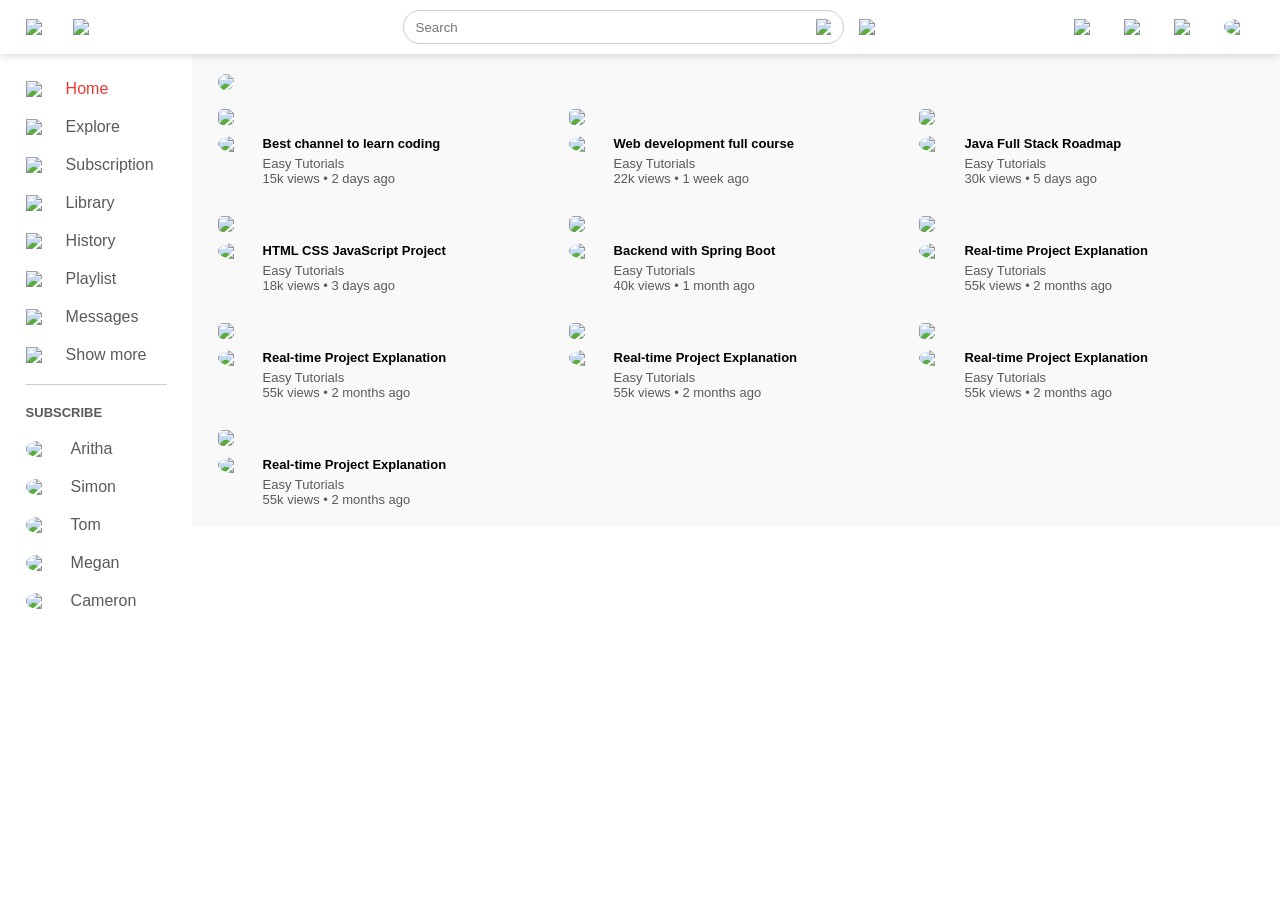
==== index.html @ 2746462f "initial commit" ====
<!DOCTYPE html>
<html lang="en">
<head>
    <meta charset="UTF-8">
    <meta name="viewport" content="width=device-width, initial-scale=1.0">
    <title>uTube</title>
    <link rel="stylesheet" href="style.css">
</head>

<body> 

<!-- ================= NAVBAR ================= -->
<nav class="flex-div">

    <div class="nav-left flex-div">
        <img src="images/menu.png" class="menu-icon">
        <img src="images/logo.png" class="logo">
    </div>

    <div class="nav-middle flex-div">
        <div class="search-box flex-div">
            <input type="text" placeholder="Search">
            <img src="images/search.png">
        </div>
        <img src="images/voice-search.png" class="mic-icon">
    </div>

    <div class="nav-right flex-div">
        <img src="images/upload.png">
        <img src="images/more.png">
        <img src="images/notification.png">
        <img src="images/aritha pic.jpg" class="user-icon">
    </div>

</nav>

<!-- ================= SIDEBAR ================= -->
<div class="sidebar">

    <div class="shortcut-links">
        <a href="#"><img src="images/home.png"><p>Home</p></a>
        <a href="#"><img src="images/explore.png"><p>Explore</p></a>
        <a href="#"><img src="images/subscriprion.png"><p>Subscription</p></a>
        <a href="#"><img src="images/library.png"><p>Library</p></a>
        <a href="#"><img src="images/history.png"><p>History</p></a>
        <a href="#"><img src="images/playlist.png"><p>Playlist</p></a>
        <a href="#"><img src="images/messages.png"><p>Messages</p></a>
        <a href="#"><img src="images/show-more.png"><p>Show more</p></a>
        <hr>
    </div>

    <div class="subscribed-list">
        <h3>SUBSCRIBE</h3>
        <a href="#"><img src="images/Jack.png"><p>Aritha</p></a>
        <a href="#"><img src="images/simon.png"><p>Simon</p></a>
        <a href="#"><img src="images/tom.png"><p>Tom</p></a>
        <a href="#"><img src="images/megan.png"><p>Megan</p></a>
        <a href="#"><img src="images/cameron.png"><p>Cameron</p></a>
    </div>

</div>

<!-- ================= MAIN CONTENT ================= -->
<div class="container">

    <div class="banner">
        <img src="images/banner.png">
    </div>

    <div class="list-container">

        <!-- VIDEO 1 -->
        <div class="vid-list">
            <a href="play-video.html"><img src="images/thumbnail1.png" class="thumbnail"></a>
            <div class="flex-div">
                <img src="images/aritha pic.jpg">
                <div class="vid-info">
                    <a href="play-video.html">Best channel to learn coding</a>
                    <p>Easy Tutorials</p>
                    <p>15k views • 2 days ago</p>
                </div>
            </div>
        </div>

        <!-- VIDEO 2 -->
        <div class="vid-list">
            <a href="#"><img src="images/thumbnail2.png" class="thumbnail"></a>
            <div class="flex-div">
                <img src="images/aritha pic.jpg">
                <div class="vid-info">
                    <a href="#">Web development full course</a>
                    <p>Easy Tutorials</p>
                    <p>22k views • 1 week ago</p>
                </div>
            </div>
        </div>

        <!-- VIDEO 3 -->
        <div class="vid-list">
            <a href="#"><img src="images/thumbnail3.png" class="thumbnail"></a>
            <div class="flex-div">
                <img src="images/aritha pic.jpg">
                <div class="vid-info">
                    <a href="#">Java Full Stack Roadmap</a>
                    <p>Easy Tutorials</p>
                    <p>30k views • 5 days ago</p>
                </div>
            </div>
        </div>

        <!-- VIDEO 4 -->
        <div class="vid-list">
            <a href="#"><img src="images/thumbnail4.png" class="thumbnail"></a>
            <div class="flex-div">
                <img src="images/aritha pic.jpg">
                <div class="vid-info">
                    <a href="#">HTML CSS JavaScript Project</a>
                    <p>Easy Tutorials</p>
                    <p>18k views • 3 days ago</p>
                </div>
            </div>
        </div>

        <!-- VIDEO 5 -->
        <div class="vid-list">
            <a href="#"><img src="images/thumbnail5.png" class="thumbnail"></a>
            <div class="flex-div">
                <img src="images/aritha pic.jpg">
                <div class="vid-info">
                    <a href="#">Backend with Spring Boot</a>
                    <p>Easy Tutorials</p>
                    <p>40k views • 1 month ago</p>
                </div>
            </div>
        </div>

        <!-- VIDEO 6 -->
        <div class="vid-list">
            <a href="#"><img src="images/thumbnail6.png" class="thumbnail"></a>
            <div class="flex-div">
                <img src="images/aritha pic.jpg">
                <div class="vid-info">
                    <a href="#">Real-time Project Explanation</a>
                    <p>Easy Tutorials</p>
                    <p>55k views • 2 months ago</p>
                </div>
            </div>
        </div>

        <div class="vid-list">
            <a href="#"><img src="images/thumbnail7.png" class="thumbnail"></a>
            <div class="flex-div">
                <img src="images/aritha pic.jpg">
                <div class="vid-info">
                    <a href="#">Real-time Project Explanation</a>
                    <p>Easy Tutorials</p>
                    <p>55k views • 2 months ago</p>
                </div>
            </div>
        </div>

        <div class="vid-list">
            <a href="#"><img src="images/thumbnail8.png" class="thumbnail"></a>
            <div class="flex-div">
                <img src="images/aritha pic.jpg">
                <div class="vid-info">
                    <a href="#">Real-time Project Explanation</a>
                    <p>Easy Tutorials</p>
                    <p>55k views • 2 months ago</p>
                </div>
            </div>
        </div>

        <div class="vid-list">
            <a href="#"><img src="images/thumbnail5.png" class="thumbnail"></a>
            <div class="flex-div">
                <img src="images/aritha pic.jpg">
                <div class="vid-info">
                    <a href="#">Real-time Project Explanation</a>
                    <p>Easy Tutorials</p>
                    <p>55k views • 2 months ago</p>
                </div>
            </div>
        </div>

        <div class="vid-list">
            <a href="#"><img src="images/thumbnail8.png" class="thumbnail"></a>
            <div class="flex-div">
                <img src="images/aritha pic.jpg">
                <div class="vid-info">
                    <a href="#">Real-time Project Explanation</a>
                    <p>Easy Tutorials</p>
                    <p>55k views • 2 months ago</p>
                </div>
            </div>
        </div>

    </div>
</div>

<!-- ================= SCRIPT ================= -->
<script src="script.js"></script>

</body>
</html>
---- style.css ----
*{
    margin: 0;
    padding: 0;
    font-family: 'poppins' , sans-serif;
    box-sizing: border-box;
}
a{
    text-decoration: none;
    color: #5a5a5a;
}
img{
    cursor: pointer;
}
.flex-div{
    display: flex;
    align-items: center;
}
nav{
    padding: 10px 2%;
    justify-content: space-between;
    box-shadow: 0 0 10px rgba(0, 0, 0, 0.2);
    background: #fff;
    position: sticky;
    top: 0;
    z-index: 10;
}

.nav-right img{
    width: 25px;
    margin-right: 25px;
}
.nav-right .user-icon{
    width: 30px;
    border-radius: 50%;
    margin-right: 0;
}

.nav-left .menu-icon{
    width: 22px;
    margin-right: 25px;
}

.nav-left .logo{
    width: 130px;
}
.nav-middle .mic-icon{
    width: 16px;
}

.nav-middle .search-box{
    border: 1px solid #ccc;
    margin-right: 15px;
    padding: 8px 12px;
    border-radius: 25px;
}
.nav-middle .search-box input{
    width: 400px;
    border: 0;
    outline: 0;
    background: transparent;
}

.nav-middle .search-box img{ 
    width: 15px;
}

/* ---------- SIDEBAR --------------------------- */

.sidebar{
    background: #fff;
    width: 15%;
    height: 100vh;
    position: fixed;
    top: 0;
    padding-left: 2%;
    padding-top: 80px;
}

.shortcut-links a img{
    width: 20px;
    margin-right: 20px;
}

.shortcut-links a{
    display: flex;
    align-items: center;
    margin-bottom: 20px;
    width: fit-content;
    flex-wrap: wrap;
}

.shortcut-links a:first-child{
    color: #ed3833;
}

.sidebar hr{
    border: 0;
    height: 1px;
    background: #ccc;
    width: 85%;
}

.subscribed-list h3{
    font-size: 13px;
    margin: 20px 0;
    color: #5a5a5a;
}

.subscribed-list a{
    display: flex;
    align-items: center;
    margin-bottom: 20px;
    width: fit-content;
    flex-wrap: wrap;
}
.subscribed-list a img{
    width: 25px;
    border-radius: 50%;
    margin-right: 20px;
}

.small-sidebar{
    width: 5%;
}

.small-sidebar a p{
    display: none;
}

.small-sidebar h3{
    display: none;
}

.small-sidebar hr{
    width: 50%;
    margin-bottom: 25px;
}

/* -------------- main --------------- */

.container{
    background: #f9f9f9;
    padding-left: 17%;
    padding-right: 2%;
    padding-top: 20px;
    padding-bottom: 20px;
}

.banner img{
    width: 100%;
    border-radius: 8px;
}

.list-container{
    display: grid;
    grid-template-columns: repeat(auto-fit, minmax(250px, 1fr));
    grid-column-gap: 16px;
    grid-row-gap: 30px;
    margin-top: 15px;
}

.vid-list .thumbnail{
    width: 100%;
    border-radius: 5px;
}

.vid-list .flex-div{
    align-items: flex-start;
    margin-top: 7px;
}

.vid-list .flex-div img{
    width: 35px;
    margin-right: 10px;
    border-radius: 50%;
}

.vid-info{
    color: #5a5a5a;
    font-size: 13px;
}
.vid-info a{
    color: #000;
    font-weight: 600;
    display: block;
    margin-bottom: 5px;
}

.large-container{
    padding-left: 7%;
}

@media (max-width: 900px){
    .menu-icon{
        display: none;
    }

    .sidebar{
        display: none;
    }

    .container, .large-container{
        padding-left: 5%;
        padding-bottom: 5%;
    }
    .nav-right img{
        display: none;
    }
    .nav-right .user-icon{
        display: block;
        width: 30px;
    }

    .nav-middle .search-box input{
        width: 100px;
    }
    .nav-middle .mic-icon{
        display: none;
    }

    .logo{
        width: 90px;
    }
}

/* --------------- playvideo ---------------- */

.play-container{
    padding-left: 2%;
}
.row{
    display: flex;
    justify-content: space-between;
    flex-wrap: wrap;
}
.play-video{
    flex-basis: 69%;
}
.right-sidebar{
    flex-basis: 30%;
}
.play-video video{
    width: 100%;
}

.side-video-list{
    display: flex;
    justify-content: space-between;
    margin-bottom: 8px;
}

.side-video-list img{
    width: 100%;
}

.side-video-list .small-thumbnail{
    flex-basis: 49%;
}

.side-video-list .vid-info{
    flex-basis: 49%;
}

.play-video .tags a{
    color: #0000ff;
    font-size: 13px;
}

.play-video h3{
    font-weight: 600;
    font-size: 22px;
}

.play-video .play-video-info{
    display: flex;
    align-items: center;
    justify-content: space-between;
    flex-wrap: wrap;
    margin-top: 10px;
    font-size: 14px;
    color: #5a5a5a;
}

.play-video .play-video-info img{
    width: 20px;
    margin-right: 8px;
}

.play-video .play-video-info a{
    display: inline-flex;
    align-items: center;
    margin-left: 15px;
}

.play-video hr{
    border: 0;
    height: 1px;
    background: #ccc;
    margin: 10px 0;
}

/* FIXED: matches your HTML class name */
.publiser{
    display: flex;
    align-items: center;
    margin-top: 20px;
}

.publiser div{
    flex: 1;
    line-height: 18px;
}

.publiser img{
    width: 40px;
    border-radius: 50%;
    margin-right: 15px;
}

.publiser div p{
    color: #000;
    font-weight: 600;
    font-size: 18px;
}

.publiser div span{
    font-size: 13px;
    color: #5a5a5a;
}

.publiser button{
    background: red;
    color: #fff;
    padding: 8px 30px;
    border: 0;
    outline: 0;
    border-radius: 4px;
    cursor: pointer;
}

.vid-description{
    padding-left: 55px;
    margin: 15px 0;
}

.vid-description p{
    font-size: 14px;
    margin-bottom: 5px;
    color: #5a5a5a;
}

.vid-description h4{
    font-size: 14px;
    color: #5a5a5a;
    margin-top: 15px;
}

.add-comment{
    display: flex;
    align-items: center;
    margin: 30px;
}

.add-comment img{
    width: 35px;
    border-radius: 50px;
    margin-right: 15px;
}

.add-comment input{
    border: 0;
    outline: 0;
    border-bottom: 1px solid #ccc;
    width: 100%;
    padding-top: 10px;
    background: transparent;
}

.old-comment{
    display: flex;
    align-items: center;
    margin: 20px 0;
}

.old-comment img{
    width: 35px;
    border-radius: 50%;
    margin-right: 15px;
}

.old-comment h3{
    font-size: 14px;
    margin-bottom: 2px;
}

.old-comment h3 span{
    font-size: 12px;
    color: #5a5a5a;
    font-weight: 500;
    margin-left: 8px;
}

.old-comment .acomment-action{
    display: flex;
    align-items: center;
    margin: 8px 0;
    font-size: 14px;
}

.old-comment .acomment-action img{
    border-radius: 0;
    width: 20px;
    margin-right: 5px;
}

.old-comment .acomment-action span{
    margin-right: 20px;
    color: #5a5a5a;

}

.old-comment .acomment-action a{
    color: #0000ff;
}

@media (max-width:900px){
    .play-video{
        flex-basis: 100%;
    }

    .right-sidebar{
        flex-basis: 100%;
    }

    .play-container{
        padding-left: 5%;
    }

    .vid-description{
        padding-left: 0%;
    }

    .play-video .play-video-info a{
        margin-left: 0;
        margin-right: 15px;
        margin-top: 15px;
    }
}
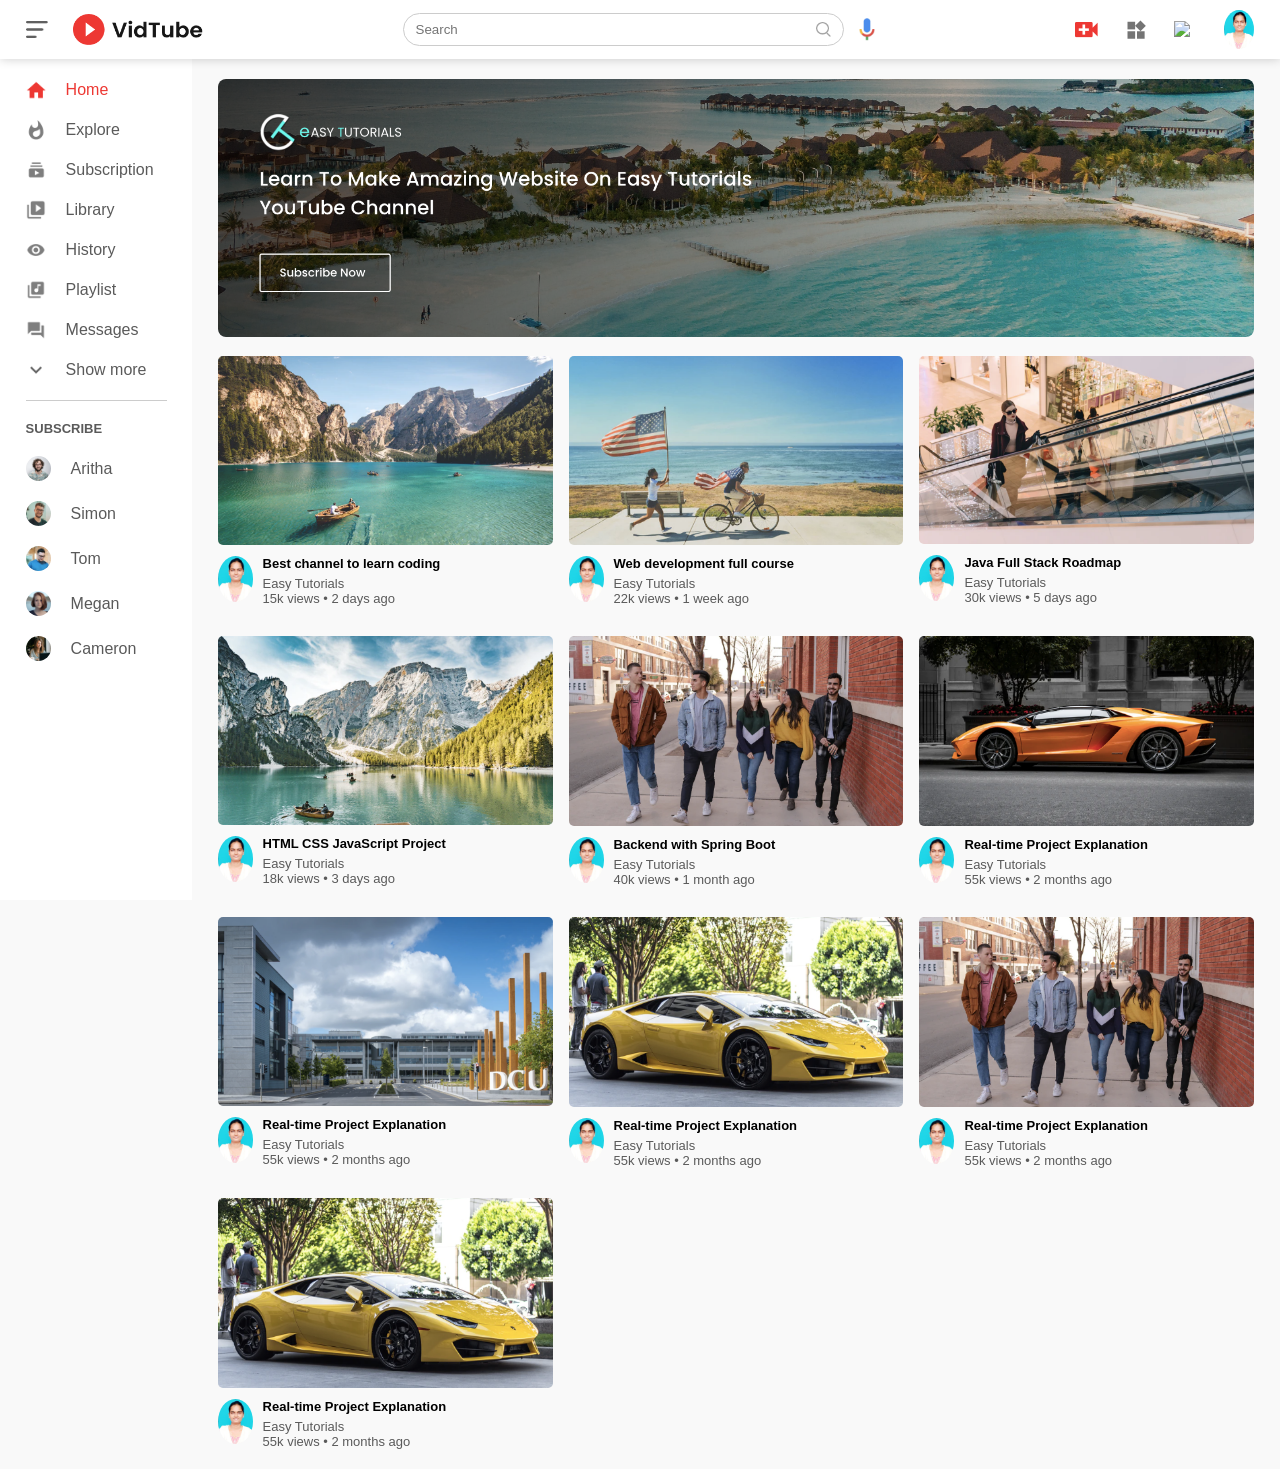
==== commit 79fce391: "initial commit" ====
--- a/index.html
+++ b/index.html
@@ -13,23 +13,23 @@
 <nav class="flex-div">
 
     <div class="nav-left flex-div">
-        <img src="images/menu.png" class="menu-icon">
-        <img src="images/logo.png" class="logo">
+        <img src="menu.png" class="menu-icon">
+        <img src="logo.png" class="logo">
     </div>
 
     <div class="nav-middle flex-div">
         <div class="search-box flex-div">
             <input type="text" placeholder="Search">
-            <img src="images/search.png">
-        </div>
-        <img src="images/voice-search.png" class="mic-icon">
+            <img src="search.png">
+        </div>
+        <img src="voice-search.png" class="mic-icon">
     </div>
 
     <div class="nav-right flex-div">
-        <img src="images/upload.png">
-        <img src="images/more.png">
-        <img src="images/notification.png">
-        <img src="images/aritha pic.jpg" class="user-icon">
+        <img src="upload.png">
+        <img src="more.png">
+        <img src="cdnotification.png">
+        <img src="aritha pic.jpg" class="user-icon">
     </div>
 
 </nav>
@@ -38,24 +38,24 @@
 <div class="sidebar">
 
     <div class="shortcut-links">
-        <a href="#"><img src="images/home.png"><p>Home</p></a>
-        <a href="#"><img src="images/explore.png"><p>Explore</p></a>
-        <a href="#"><img src="images/subscriprion.png"><p>Subscription</p></a>
-        <a href="#"><img src="images/library.png"><p>Library</p></a>
-        <a href="#"><img src="images/history.png"><p>History</p></a>
-        <a href="#"><img src="images/playlist.png"><p>Playlist</p></a>
-        <a href="#"><img src="images/messages.png"><p>Messages</p></a>
-        <a href="#"><img src="images/show-more.png"><p>Show more</p></a>
+        <a href="#"><img src="home.png"><p>Home</p></a>
+        <a href="#"><img src="explore.png"><p>Explore</p></a>
+        <a href="#"><img src="subscriprion.png"><p>Subscription</p></a>
+        <a href="#"><img src="library.png"><p>Library</p></a>
+        <a href="#"><img src="history.png"><p>History</p></a>
+        <a href="#"><img src="playlist.png"><p>Playlist</p></a>
+        <a href="#"><img src="messages.png"><p>Messages</p></a>
+        <a href="#"><img src="show-more.png"><p>Show more</p></a>
         <hr>
     </div>
 
     <div class="subscribed-list">
         <h3>SUBSCRIBE</h3>
-        <a href="#"><img src="images/Jack.png"><p>Aritha</p></a>
-        <a href="#"><img src="images/simon.png"><p>Simon</p></a>
-        <a href="#"><img src="images/tom.png"><p>Tom</p></a>
-        <a href="#"><img src="images/megan.png"><p>Megan</p></a>
-        <a href="#"><img src="images/cameron.png"><p>Cameron</p></a>
+        <a href="#"><img src="Jack.png"><p>Aritha</p></a>
+        <a href="#"><img src="simon.png"><p>Simon</p></a>
+        <a href="#"><img src="tom.png"><p>Tom</p></a>
+        <a href="#"><img src="megan.png"><p>Megan</p></a>
+        <a href="#"><img src="cameron.png"><p>Cameron</p></a>
     </div>
 
 </div>
@@ -64,16 +64,16 @@
 <div class="container">
 
     <div class="banner">
-        <img src="images/banner.png">
+        <img src="banner.png">
     </div>
 
     <div class="list-container">
 
         <!-- VIDEO 1 -->
         <div class="vid-list">
-            <a href="play-video.html"><img src="images/thumbnail1.png" class="thumbnail"></a>
-            <div class="flex-div">
-                <img src="images/aritha pic.jpg">
+            <a href="play-video.html"><img src="thumbnail1.png" class="thumbnail"></a>
+            <div class="flex-div">
+                <img src="aritha pic.jpg">
                 <div class="vid-info">
                     <a href="play-video.html">Best channel to learn coding</a>
                     <p>Easy Tutorials</p>
@@ -84,9 +84,9 @@
 
         <!-- VIDEO 2 -->
         <div class="vid-list">
-            <a href="#"><img src="images/thumbnail2.png" class="thumbnail"></a>
-            <div class="flex-div">
-                <img src="images/aritha pic.jpg">
+            <a href="#"><img src="thumbnail2.png" class="thumbnail"></a>
+            <div class="flex-div">
+                <img src="aritha pic.jpg">
                 <div class="vid-info">
                     <a href="#">Web development full course</a>
                     <p>Easy Tutorials</p>
@@ -97,9 +97,9 @@
 
         <!-- VIDEO 3 -->
         <div class="vid-list">
-            <a href="#"><img src="images/thumbnail3.png" class="thumbnail"></a>
-            <div class="flex-div">
-                <img src="images/aritha pic.jpg">
+            <a href="#"><img src="thumbnail3.png" class="thumbnail"></a>
+            <div class="flex-div">
+                <img src="aritha pic.jpg">
                 <div class="vid-info">
                     <a href="#">Java Full Stack Roadmap</a>
                     <p>Easy Tutorials</p>
@@ -110,9 +110,9 @@
 
         <!-- VIDEO 4 -->
         <div class="vid-list">
-            <a href="#"><img src="images/thumbnail4.png" class="thumbnail"></a>
-            <div class="flex-div">
-                <img src="images/aritha pic.jpg">
+            <a href="#"><img src="thumbnail4.png" class="thumbnail"></a>
+            <div class="flex-div">
+                <img src="aritha pic.jpg">
                 <div class="vid-info">
                     <a href="#">HTML CSS JavaScript Project</a>
                     <p>Easy Tutorials</p>
@@ -123,9 +123,9 @@
 
         <!-- VIDEO 5 -->
         <div class="vid-list">
-            <a href="#"><img src="images/thumbnail5.png" class="thumbnail"></a>
-            <div class="flex-div">
-                <img src="images/aritha pic.jpg">
+            <a href="#"><img src="thumbnail5.png" class="thumbnail"></a>
+            <div class="flex-div">
+                <img src="aritha pic.jpg">
                 <div class="vid-info">
                     <a href="#">Backend with Spring Boot</a>
                     <p>Easy Tutorials</p>
@@ -136,57 +136,57 @@
 
         <!-- VIDEO 6 -->
         <div class="vid-list">
-            <a href="#"><img src="images/thumbnail6.png" class="thumbnail"></a>
-            <div class="flex-div">
-                <img src="images/aritha pic.jpg">
-                <div class="vid-info">
-                    <a href="#">Real-time Project Explanation</a>
-                    <p>Easy Tutorials</p>
-                    <p>55k views • 2 months ago</p>
-                </div>
-            </div>
-        </div>
-
-        <div class="vid-list">
-            <a href="#"><img src="images/thumbnail7.png" class="thumbnail"></a>
-            <div class="flex-div">
-                <img src="images/aritha pic.jpg">
-                <div class="vid-info">
-                    <a href="#">Real-time Project Explanation</a>
-                    <p>Easy Tutorials</p>
-                    <p>55k views • 2 months ago</p>
-                </div>
-            </div>
-        </div>
-
-        <div class="vid-list">
-            <a href="#"><img src="images/thumbnail8.png" class="thumbnail"></a>
-            <div class="flex-div">
-                <img src="images/aritha pic.jpg">
-                <div class="vid-info">
-                    <a href="#">Real-time Project Explanation</a>
-                    <p>Easy Tutorials</p>
-                    <p>55k views • 2 months ago</p>
-                </div>
-            </div>
-        </div>
-
-        <div class="vid-list">
-            <a href="#"><img src="images/thumbnail5.png" class="thumbnail"></a>
-            <div class="flex-div">
-                <img src="images/aritha pic.jpg">
-                <div class="vid-info">
-                    <a href="#">Real-time Project Explanation</a>
-                    <p>Easy Tutorials</p>
-                    <p>55k views • 2 months ago</p>
-                </div>
-            </div>
-        </div>
-
-        <div class="vid-list">
-            <a href="#"><img src="images/thumbnail8.png" class="thumbnail"></a>
-            <div class="flex-div">
-                <img src="images/aritha pic.jpg">
+            <a href="#"><img src="thumbnail6.png" class="thumbnail"></a>
+            <div class="flex-div">
+                <img src="aritha pic.jpg">
+                <div class="vid-info">
+                    <a href="#">Real-time Project Explanation</a>
+                    <p>Easy Tutorials</p>
+                    <p>55k views • 2 months ago</p>
+                </div>
+            </div>
+        </div>
+
+        <div class="vid-list">
+            <a href="#"><img src="thumbnail7.png" class="thumbnail"></a>
+            <div class="flex-div">
+                <img src="aritha pic.jpg">
+                <div class="vid-info">
+                    <a href="#">Real-time Project Explanation</a>
+                    <p>Easy Tutorials</p>
+                    <p>55k views • 2 months ago</p>
+                </div>
+            </div>
+        </div>
+
+        <div class="vid-list">
+            <a href="#"><img src="thumbnail8.png" class="thumbnail"></a>
+            <div class="flex-div">
+                <img src="aritha pic.jpg">
+                <div class="vid-info">
+                    <a href="#">Real-time Project Explanation</a>
+                    <p>Easy Tutorials</p>
+                    <p>55k views • 2 months ago</p>
+                </div>
+            </div>
+        </div>
+
+        <div class="vid-list">
+            <a href="#"><img src="thumbnail5.png" class="thumbnail"></a>
+            <div class="flex-div">
+                <img src="aritha pic.jpg">
+                <div class="vid-info">
+                    <a href="#">Real-time Project Explanation</a>
+                    <p>Easy Tutorials</p>
+                    <p>55k views • 2 months ago</p>
+                </div>
+            </div>
+        </div>
+
+        <div class="vid-list">
+            <a href="#"><img src="thumbnail8.png" class="thumbnail"></a>
+            <div class="flex-div">
+                <img src="aritha pic.jpg">
                 <div class="vid-info">
                     <a href="#">Real-time Project Explanation</a>
                     <p>Easy Tutorials</p>
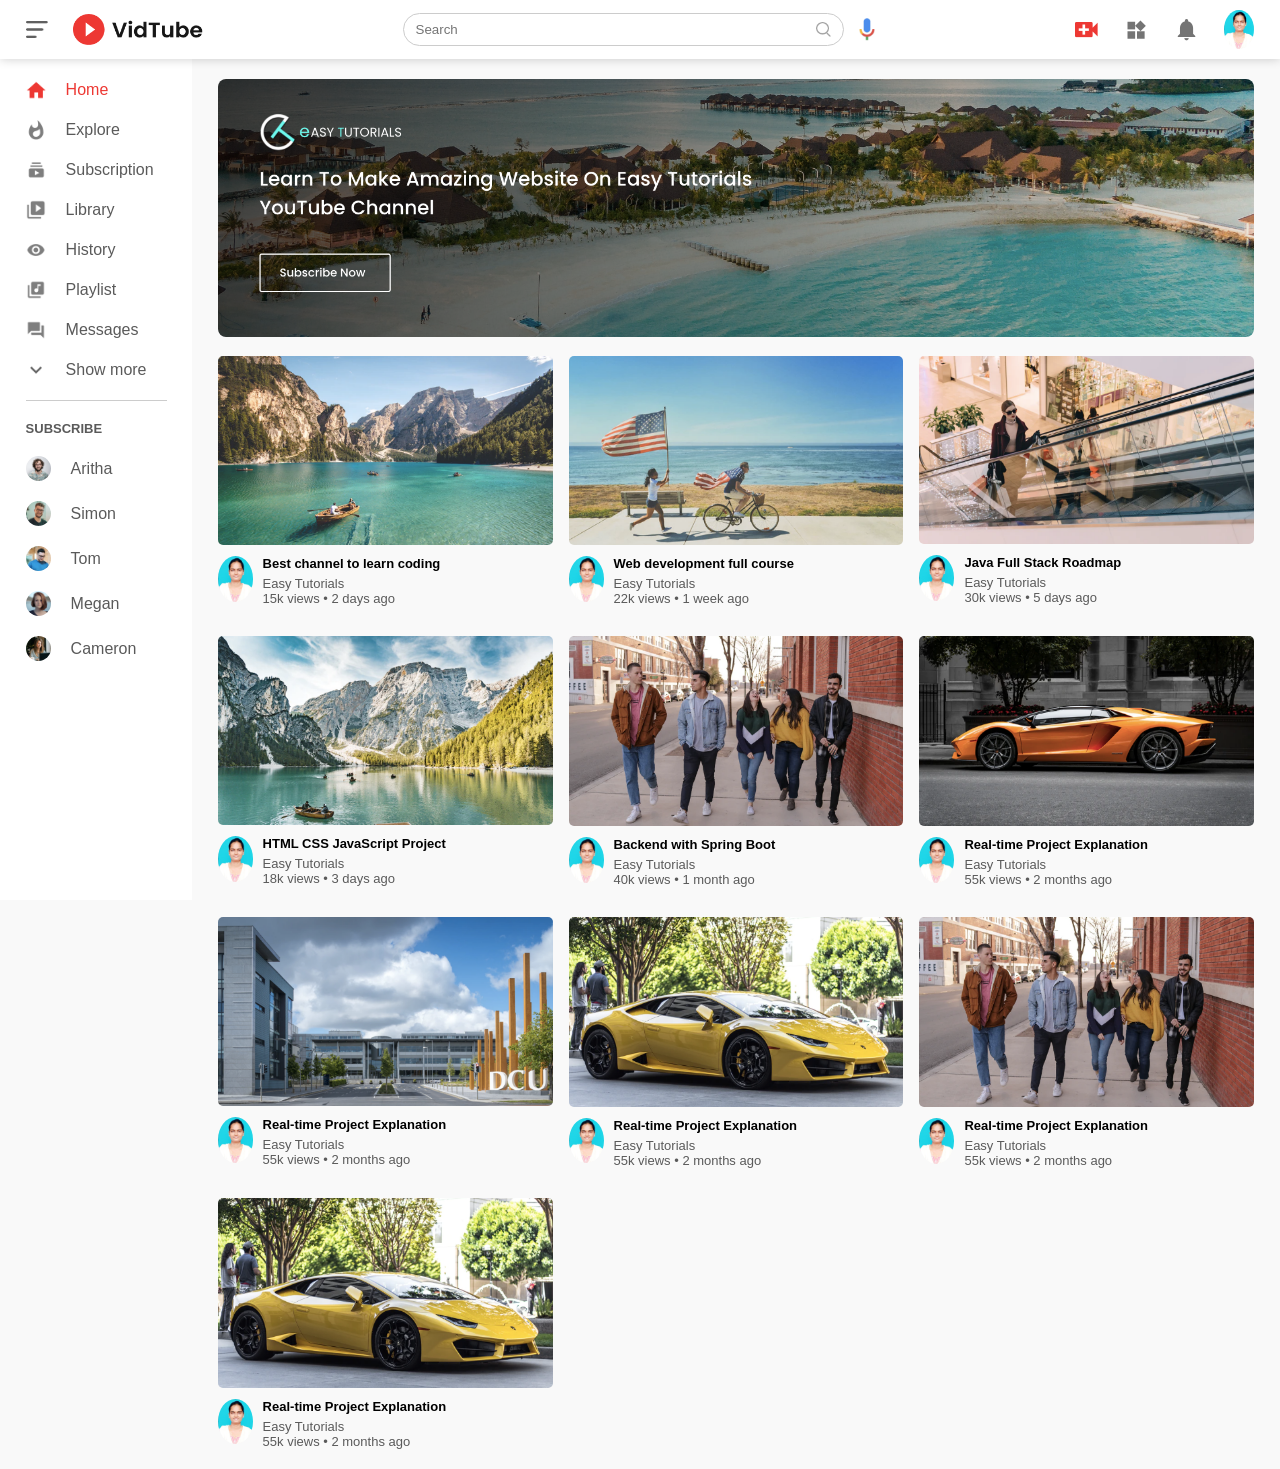
==== commit 7c59e79b: "second commit" ====
--- a/index.html
+++ b/index.html
@@ -28,7 +28,7 @@
     <div class="nav-right flex-div">
         <img src="upload.png">
         <img src="more.png">
-        <img src="cdnotification.png">
+        <img src="notification.png">
         <img src="aritha pic.jpg" class="user-icon">
     </div>
 
